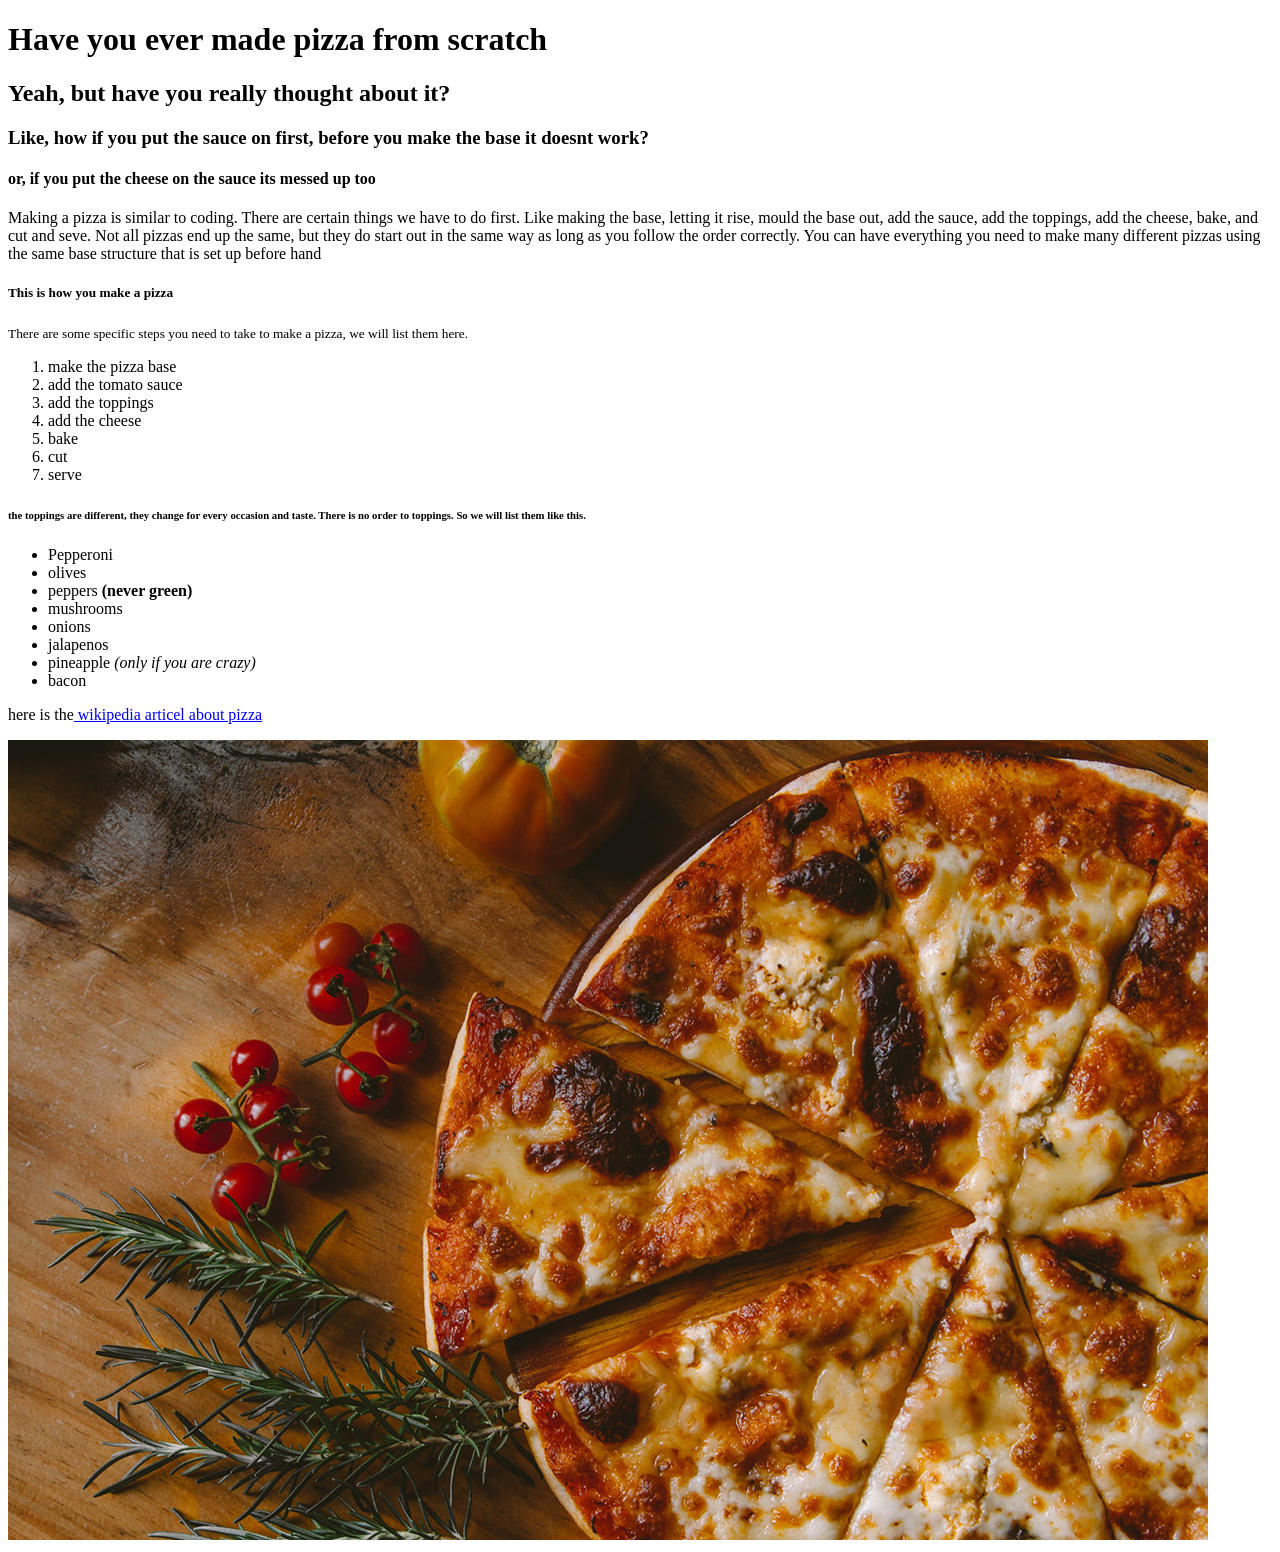
==== index.html @ 541f21d3 "Update index.html" ====
<!DOCTYPE html>
<html lang="en">
<head>
    <meta charset="UTF-8">
    <meta name="viewport" content="width=device-width, initial-scale=1.0">
    <link rel='stylesheet' href='styles.css'>
    <title>pizza party</title>
</head>
<body>
    <h1>Have you ever made pizza from scratch</h1>
    <h2>Yeah, but have you really thought about it?</h2>
    <h3>Like, how if you put the sauce on first, before you make the base it doesnt work?</h3>
    <h4>or, if you put the cheese on the sauce its messed up too</h4>
<p>Making a pizza is similar to coding. There are 
certain things we have to do first. Like making the base, 
letting it rise, mould the base out, add the sauce, add the toppings,
 add the cheese, bake, and cut and seve. Not all pizzas end up the same,
but they do start out in the same way as long as you follow the order
correctly. You can have everything you need to make many different
pizzas using the same base structure that is set up before hand</p>

<h5>This is how you make a pizza</h5>
<p><small>There are some specific steps you need to take to make a pizza, we
    will list them here.</small></p>

<ol>
    <li>make the pizza base </li>
    <li>add the tomato sauce</li>
    <li>add the toppings</li>
    <li>add the cheese</li>
    <li>bake</li>
    <li>cut</li>
    <li>serve</li>
</ol>

<h6>the toppings are different, they change for every occasion and taste.
    There is no order to toppings. So we will list them like this.
</h6>

<ul>
    <li>Pepperoni</li>
    <li>olives</li>
    <li>peppers <strong>(never green)</strong></li>
    <li>mushrooms</li>
    <li>onions </li>
    <li>jalapenos</li>
    <li>pineapple <em>(only if you are crazy)</em></li>
    <li>bacon</li>
</ul>

<p>here is the<a href="https://en.wikipedia.org/wiki/Pizza"> wikipedia articel about pizza</a></p>

<img src="images/pizza.jpg" alt="a picture of a pizza">
</body>
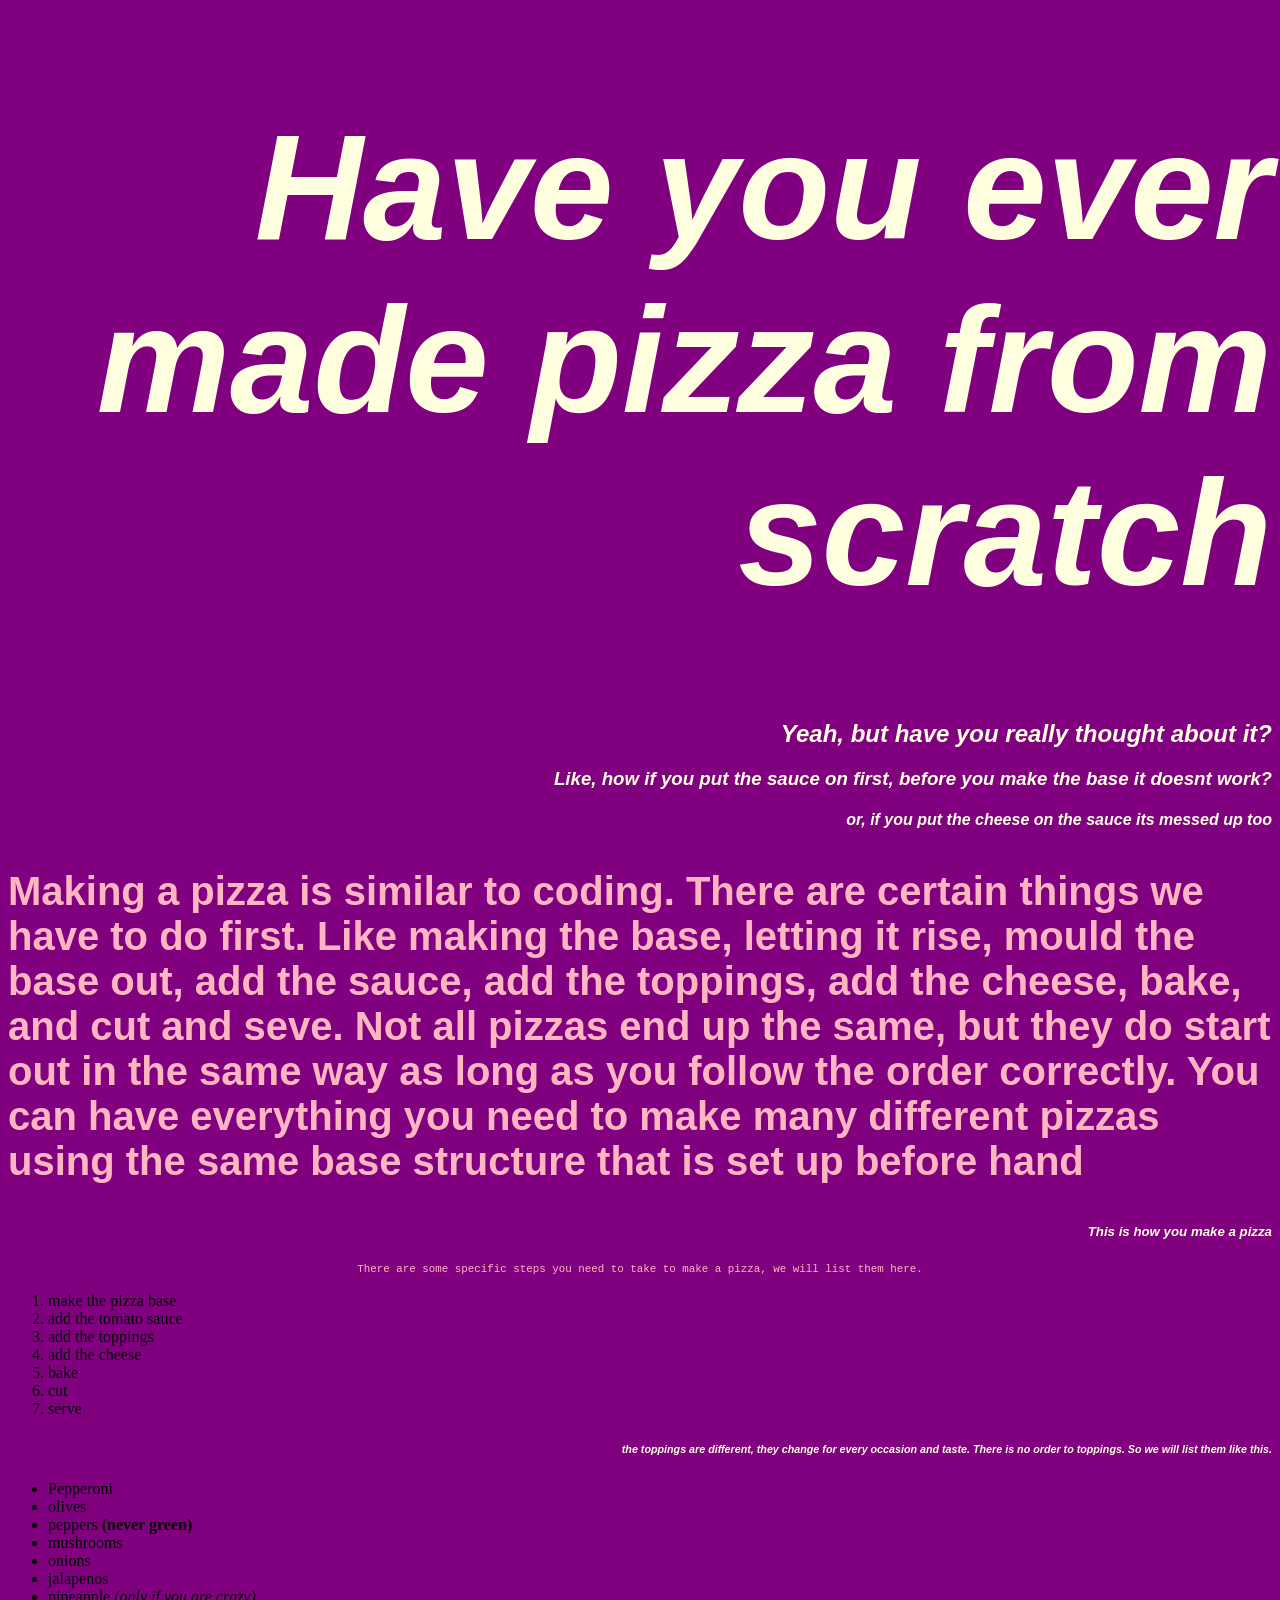
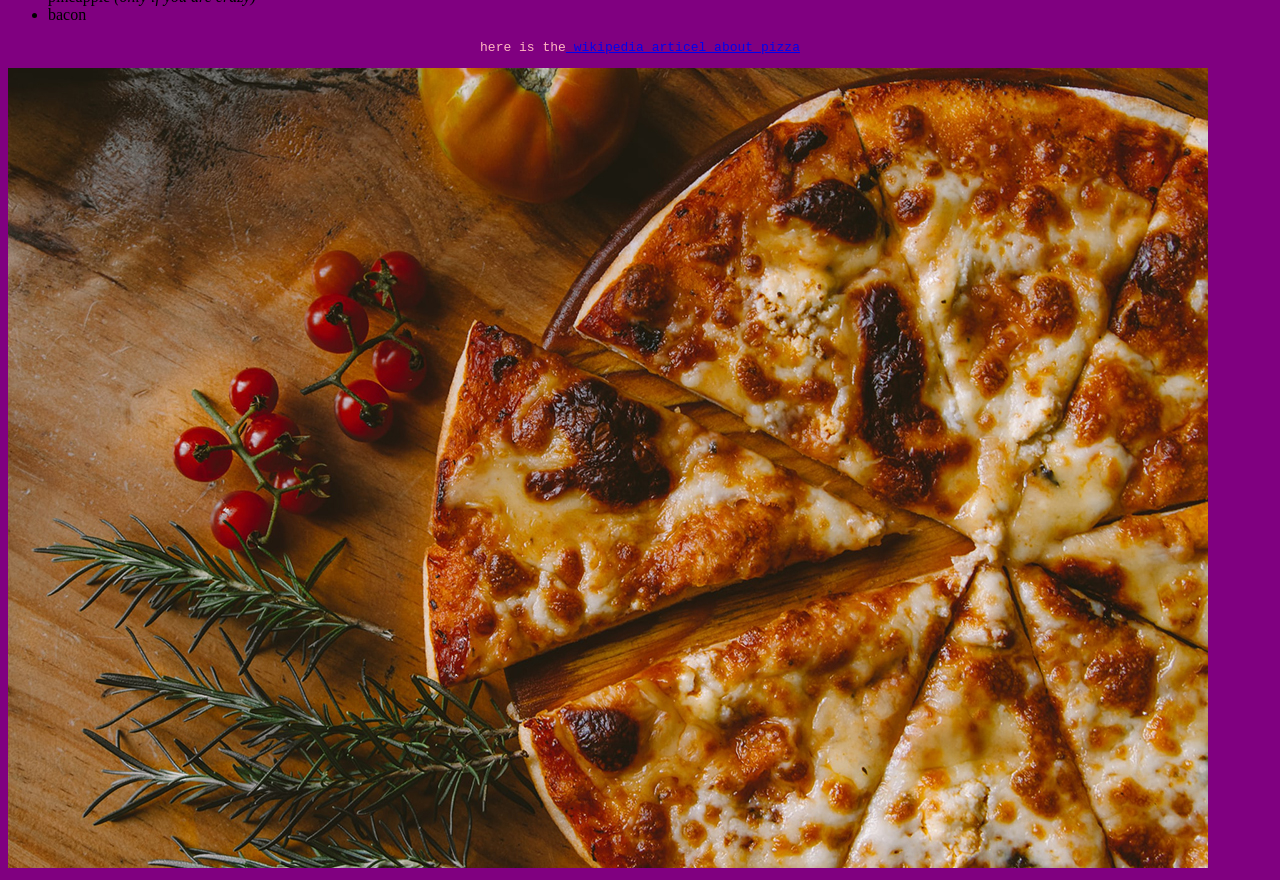
==== commit 52f617bd: "Update index.html" ====
--- a/index.html
+++ b/index.html
@@ -11,7 +11,7 @@
     <h2>Yeah, but have you really thought about it?</h2>
     <h3>Like, how if you put the sauce on first, before you make the base it doesnt work?</h3>
     <h4>or, if you put the cheese on the sauce its messed up too</h4>
-<p>Making a pizza is similar to coding. There are 
+<p class="special"> Making a pizza is similar to coding. There are 
 certain things we have to do first. Like making the base, 
 letting it rise, mould the base out, add the sauce, add the toppings,
  add the cheese, bake, and cut and seve. Not all pizzas end up the same,
--- a/styles.css
+++ b/styles.css
@@ -0,0 +1,30 @@
+body{
+    background-color: purple;
+}
+p{
+    font-family: monospace;
+  text-align: center;
+  color: lightpink
+}
+
+h1{
+    font-family: Impact, Haettenschweiler, 'Arial Narrow Bold', sans-serif;
+    font-size: 150px;
+    color: white;
+    font-style: normal;
+}
+h2{
+    color: black;
+}
+h1,h2,h3,h4,h5,h6 {
+    font-family: Verdana, Geneva, Tahoma, sans-serif;
+    color: lightyellow;
+    font-style: italic;
+    text-align: right;
+}
+.special {
+    font-family:'Gill Sans', 'Gill Sans MT', Calibri, 'Trebuchet MS', sans-serif;
+    font-weight: bold;
+    font-size: 40px;
+    text-align: left;
+}
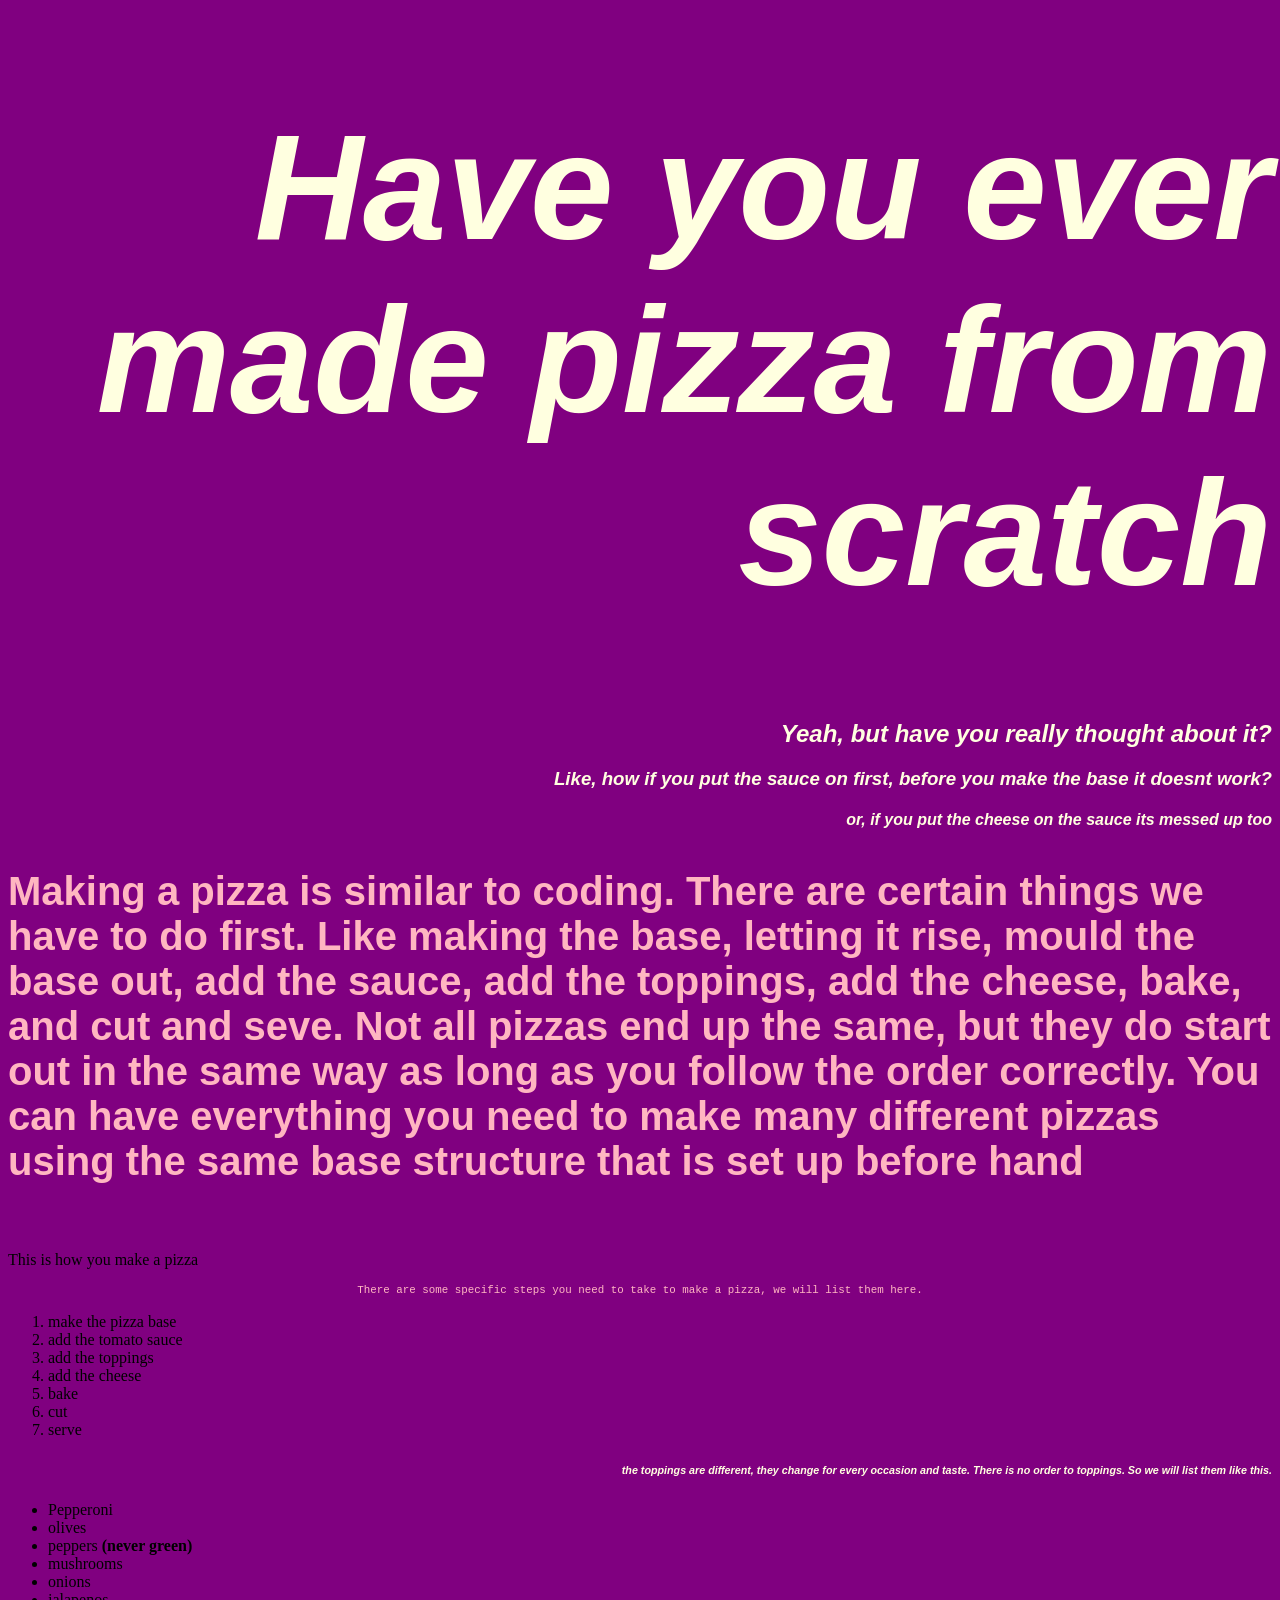
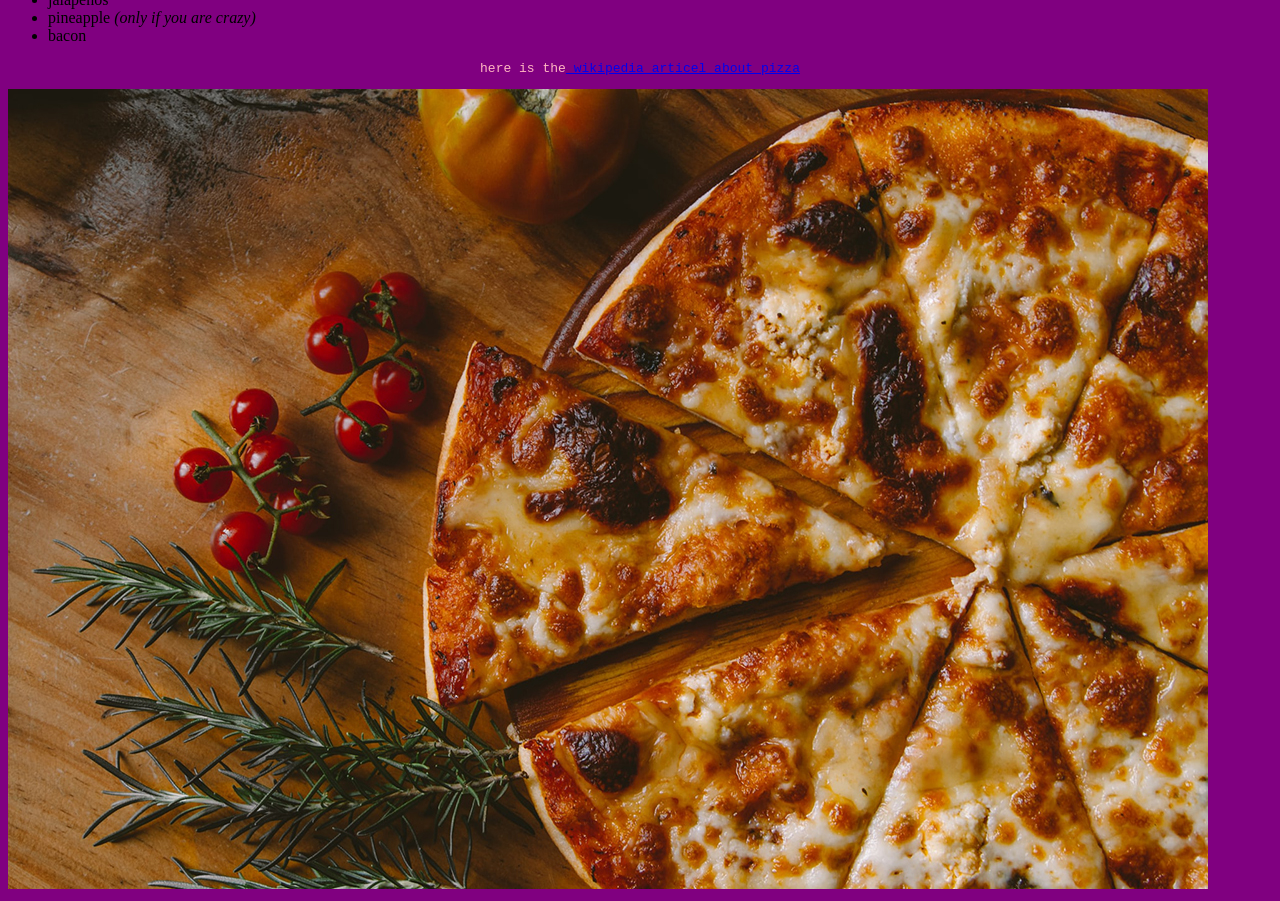
==== commit d27aa4cd: "Update index.html" ====
--- a/index.html
+++ b/index.html
@@ -19,7 +19,7 @@
 correctly. You can have everything you need to make many different
 pizzas using the same base structure that is set up before hand</p>
 
-<h5>This is how you make a pizza</h5>
+<h5 class="special"> </h5>This is how you make a pizza</h5>
 <p><small>There are some specific steps you need to take to make a pizza, we
     will list them here.</small></p>
 
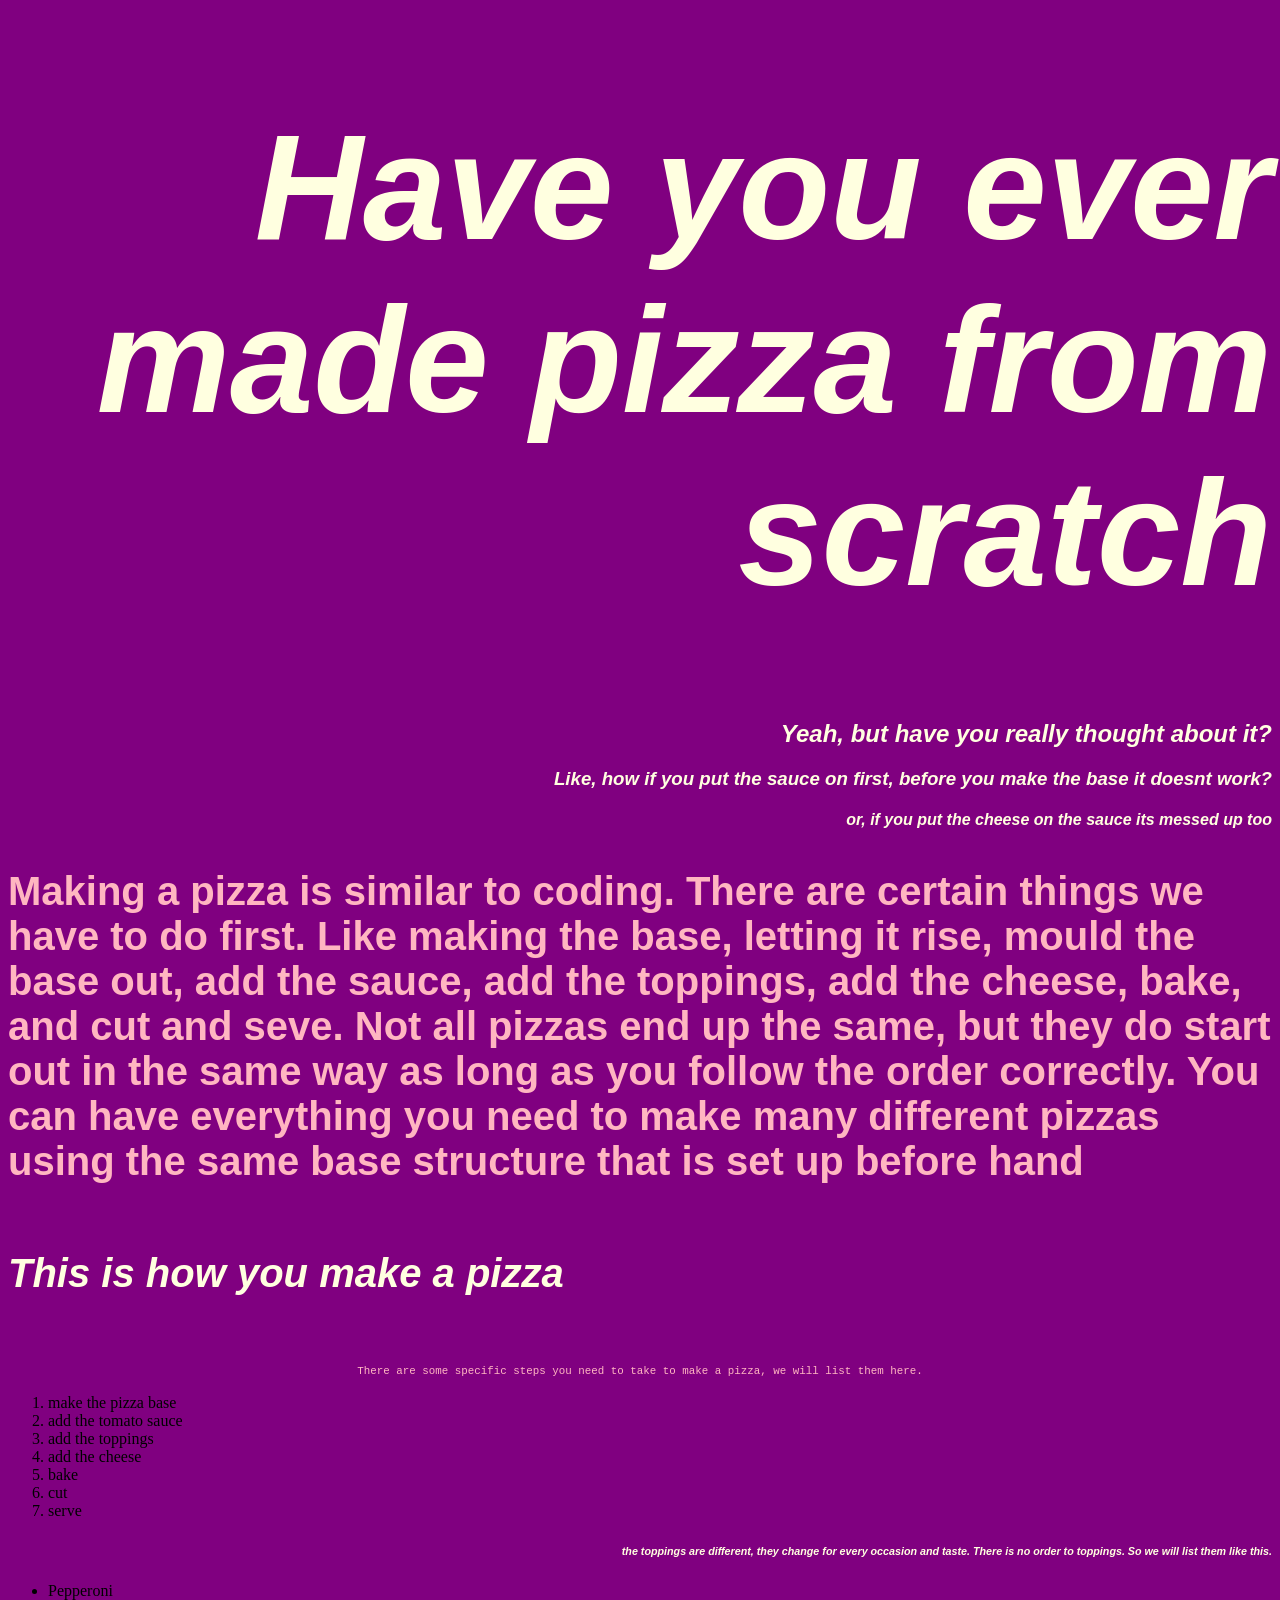
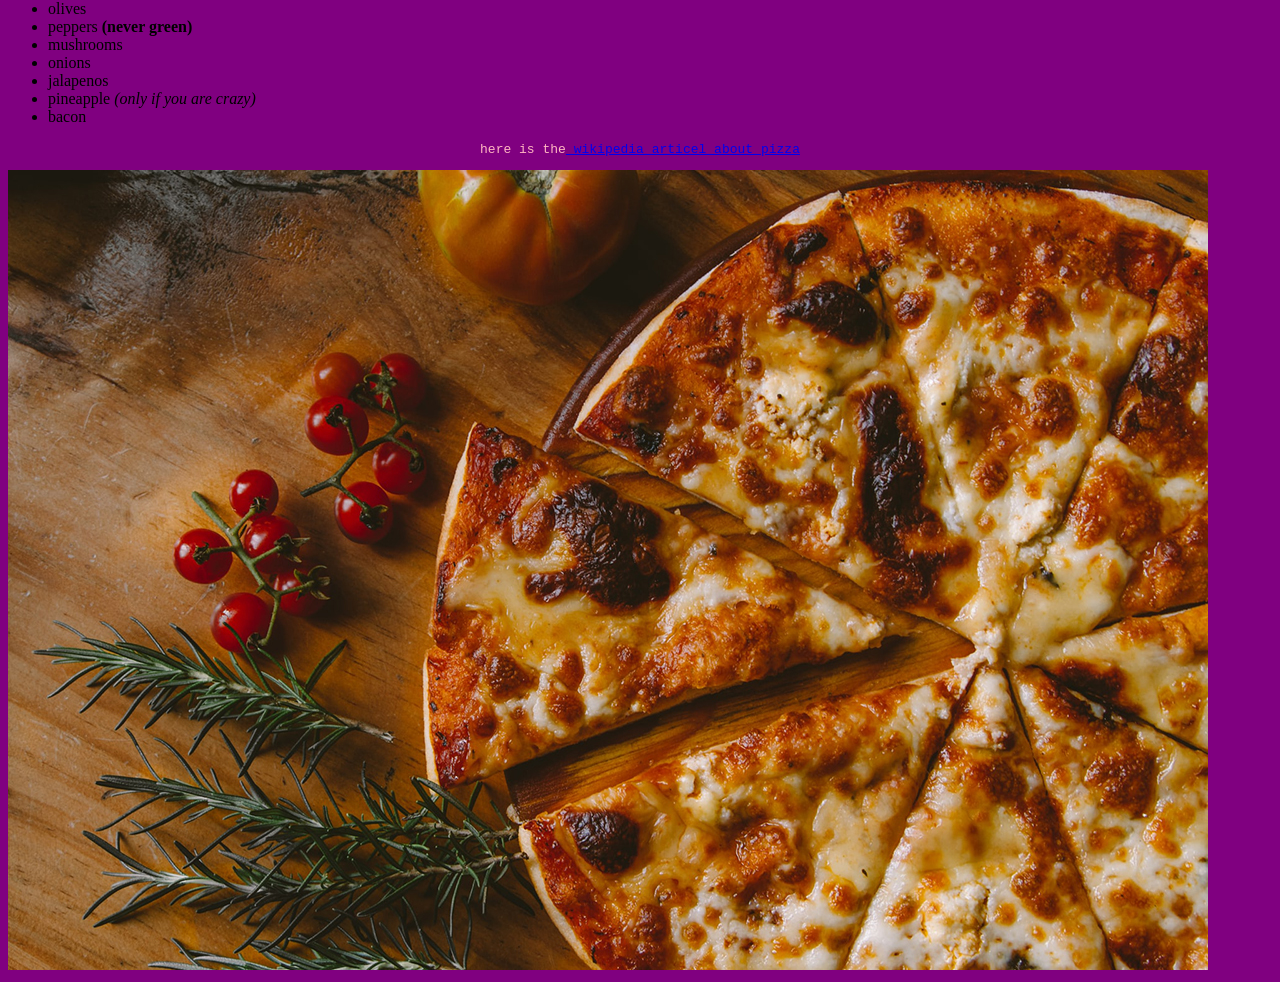
==== commit 2d33d28a: "Update index.html" ====
--- a/index.html
+++ b/index.html
@@ -19,7 +19,7 @@
 correctly. You can have everything you need to make many different
 pizzas using the same base structure that is set up before hand</p>
 
-<h5 class="special"> </h5>This is how you make a pizza</h5>
+<h5 class="special"> This is how you make a pizza</h5>
 <p><small>There are some specific steps you need to take to make a pizza, we
     will list them here.</small></p>
 
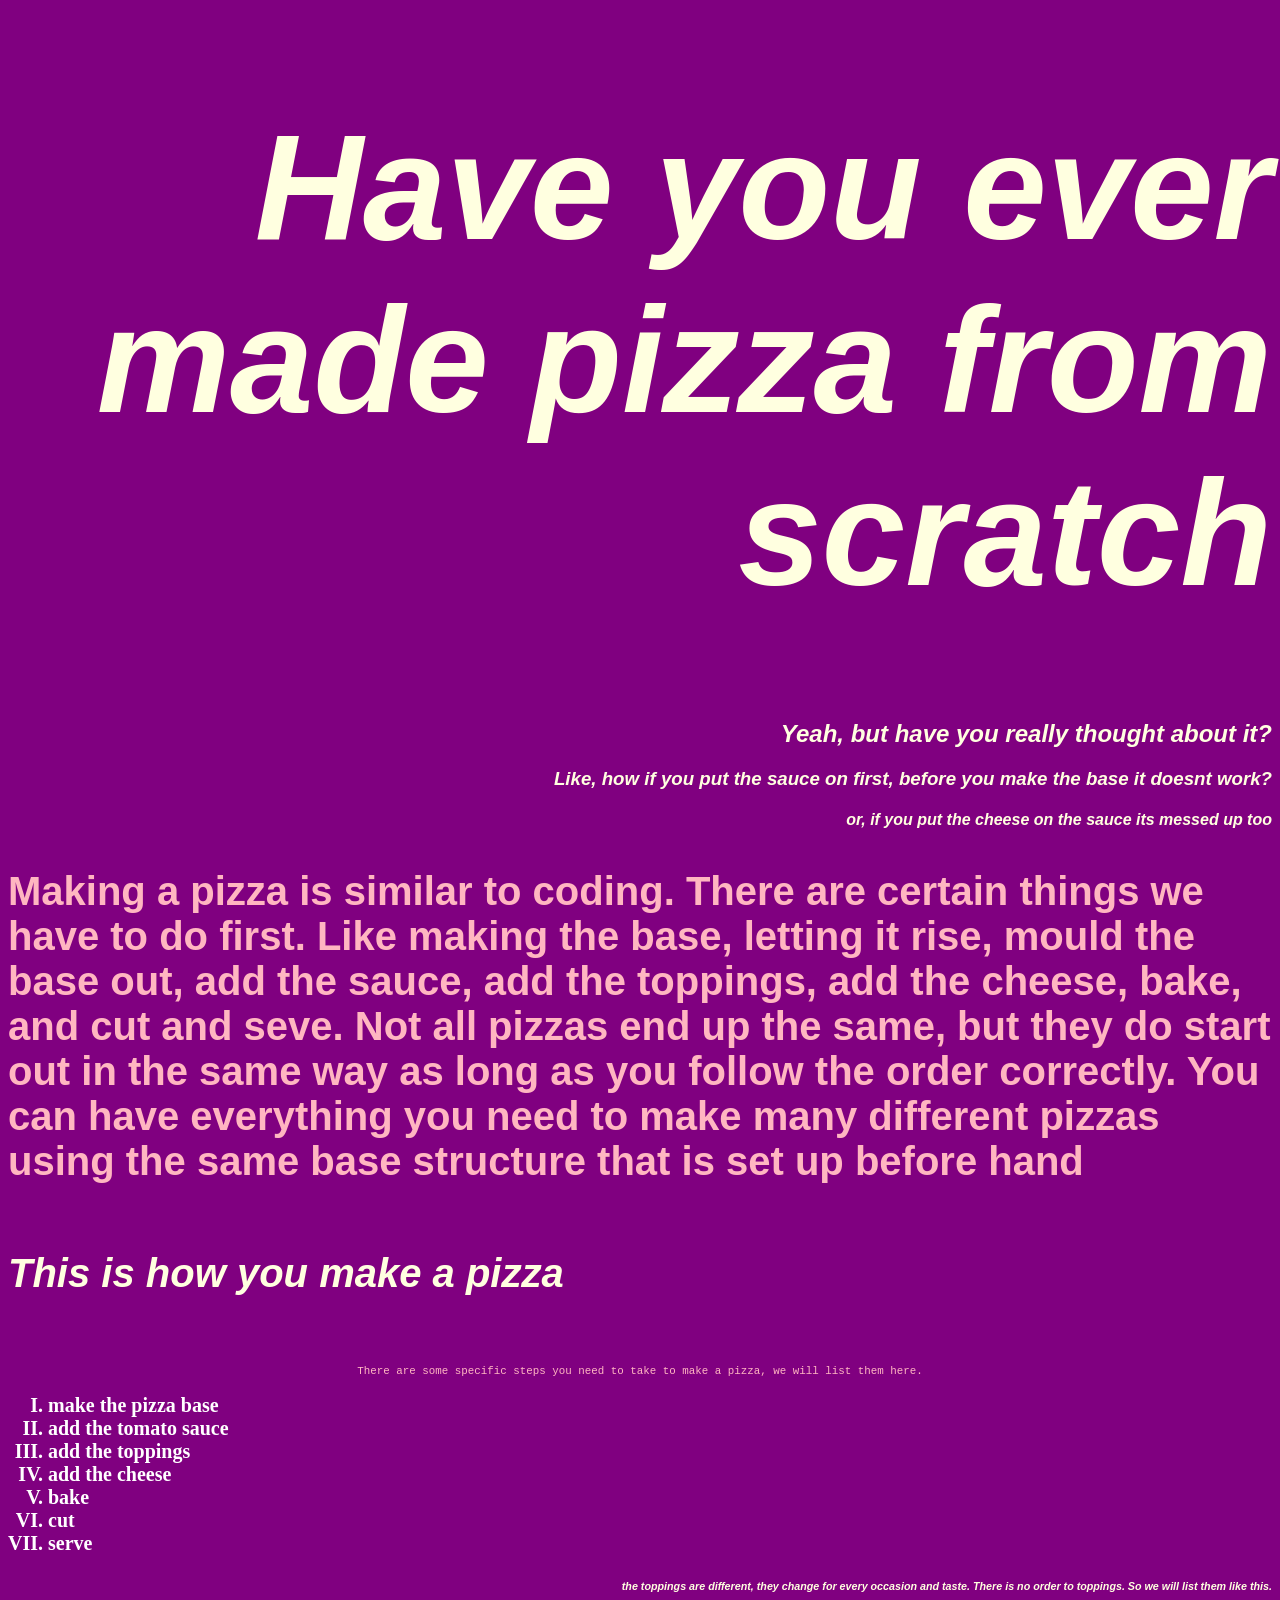
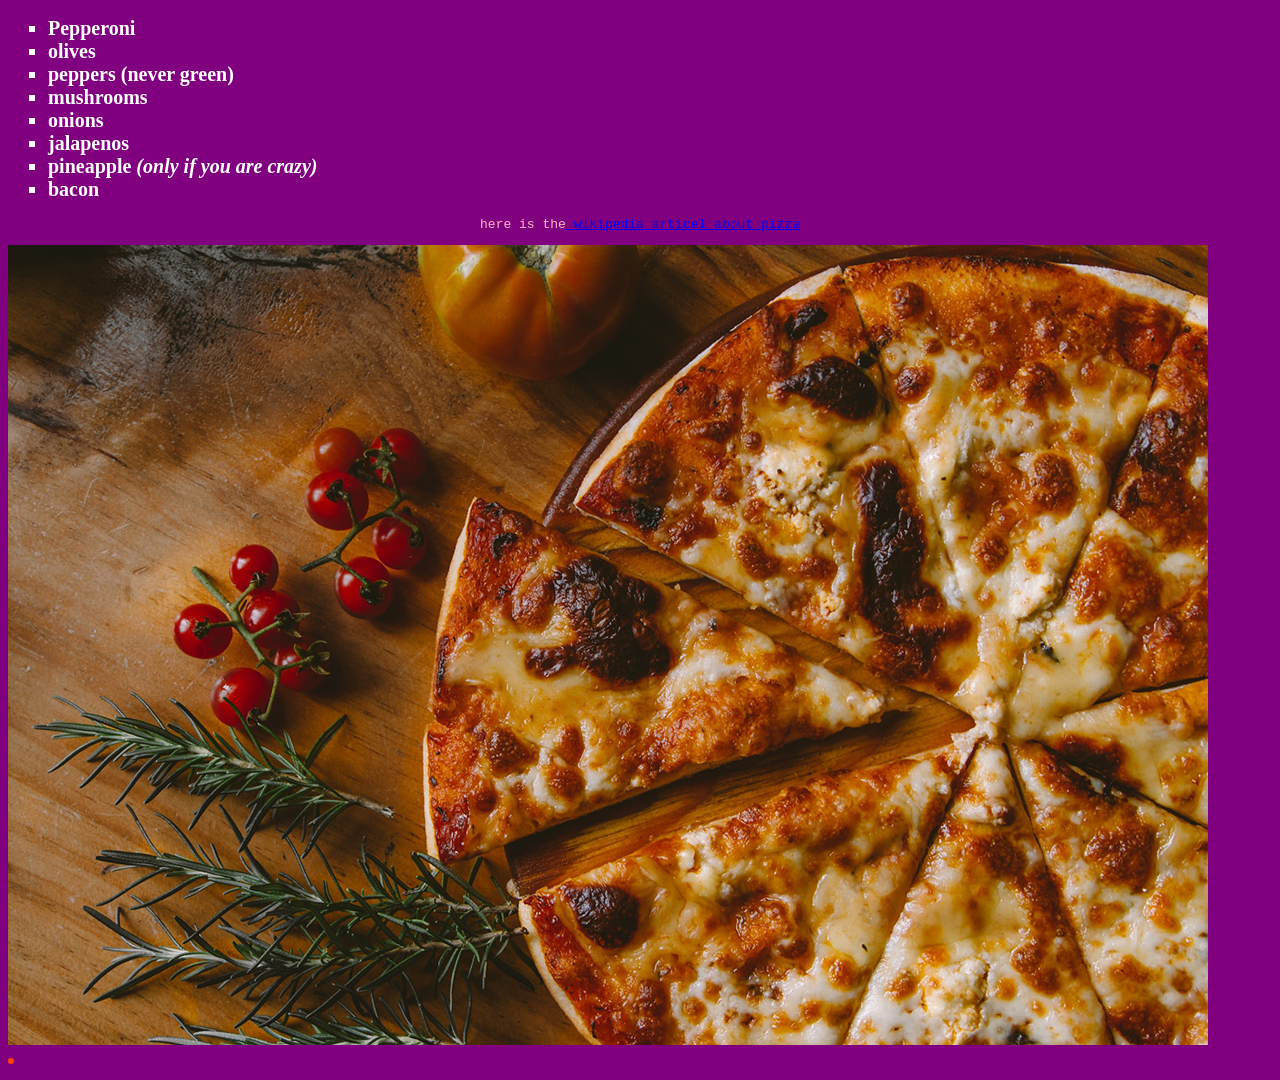
==== commit 5033f5e4: "list" ====
--- a/index.html
+++ b/index.html
@@ -51,4 +51,5 @@
 <p>here is the<a href="https://en.wikipedia.org/wiki/Pizza"> wikipedia articel about pizza</a></p>
 
 <img src="images/pizza.jpg" alt="a picture of a pizza">
+<li class="fave">
 </body>
--- a/styles.css
+++ b/styles.css
@@ -27,4 +27,18 @@
     font-weight: bold;
     font-size: 40px;
     text-align: left;
+}
+ul {
+    list-style-type: square;
+}
+ol{
+    list-style-type: upper-roman;
+}
+li{
+    color: white;
+    font-size: 20px;
+    font-weight: bold;
+}
+.fave{
+    color:orangered
 }
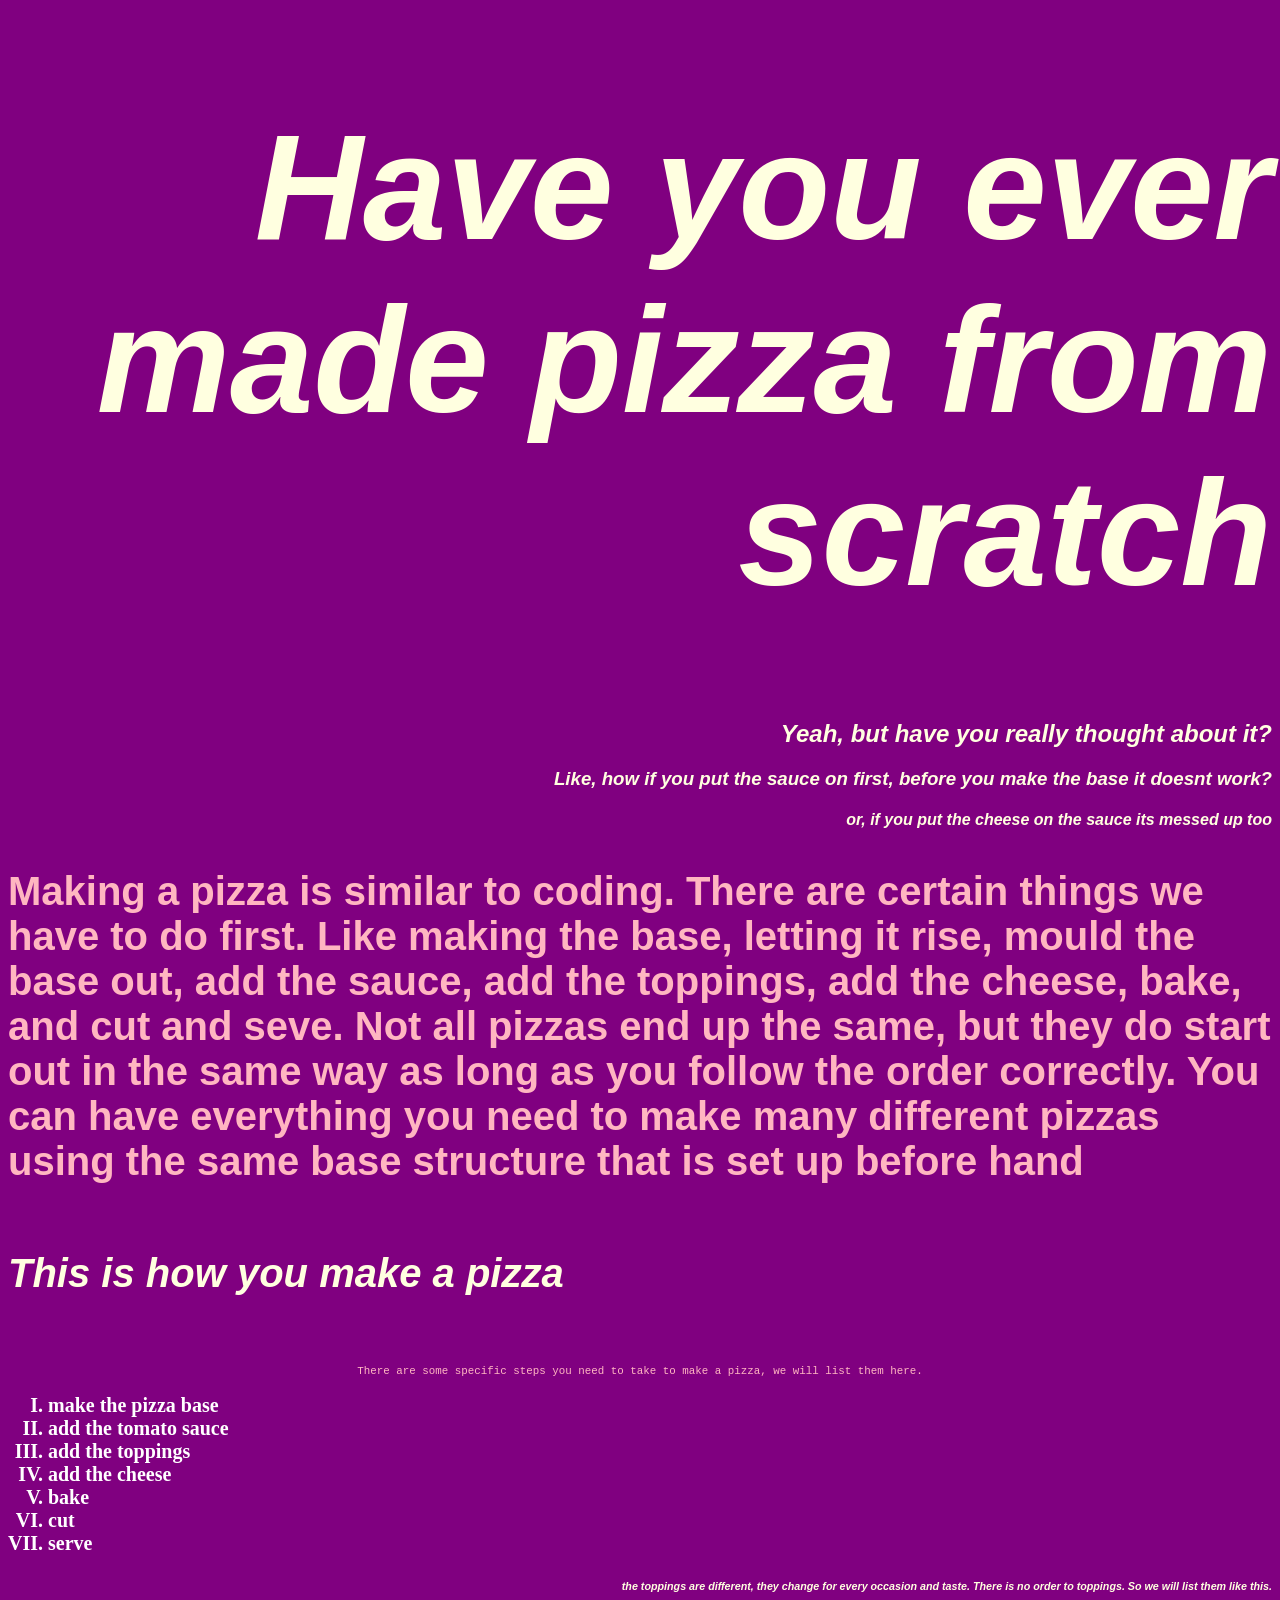
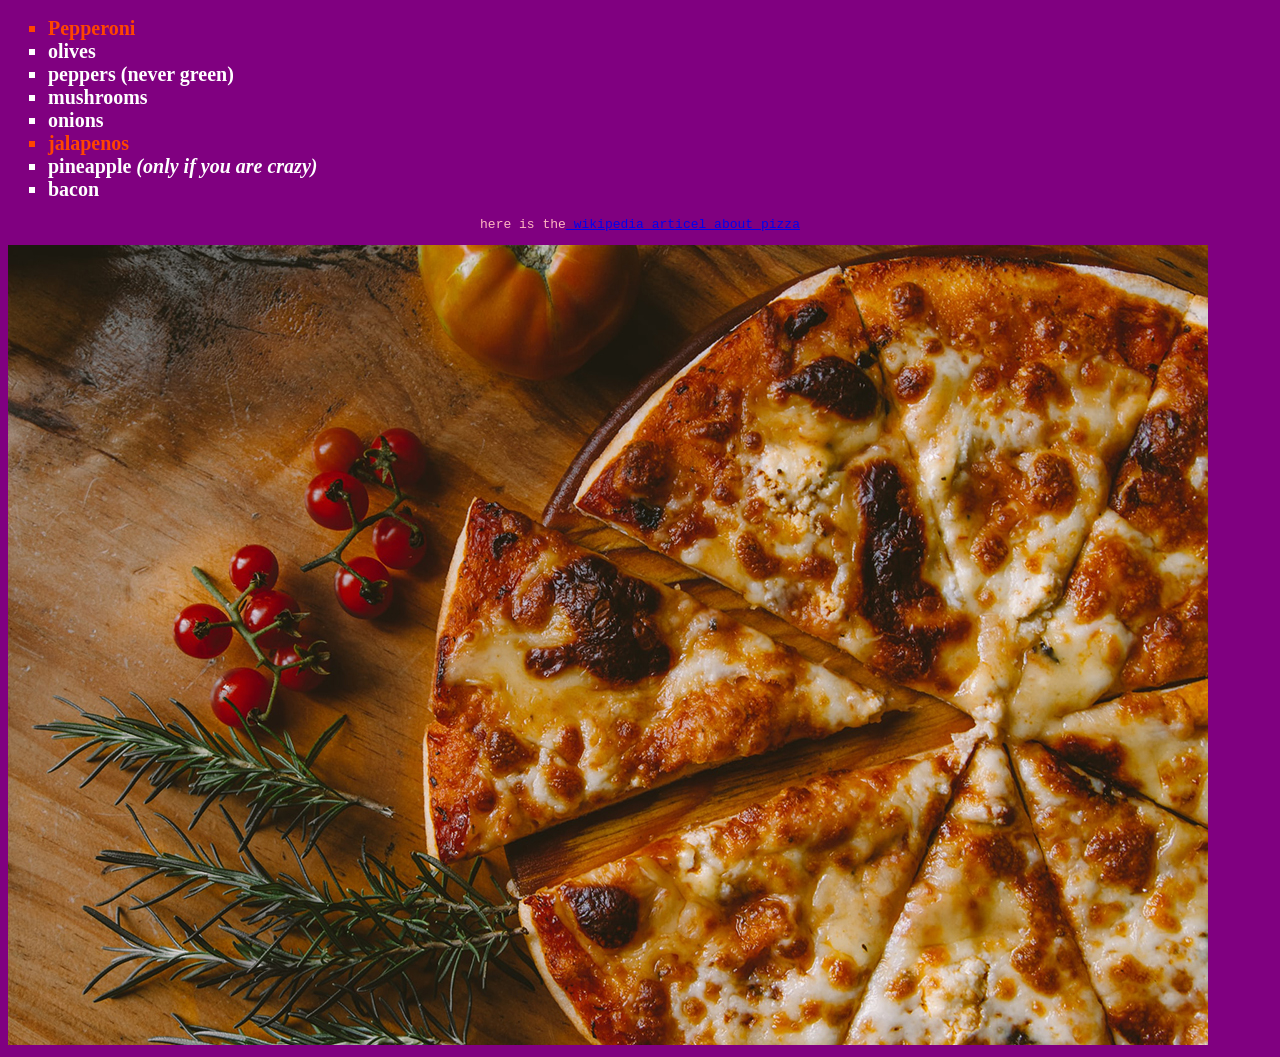
==== commit 1380c910: "Update index.html" ====
--- a/index.html
+++ b/index.html
@@ -38,12 +38,12 @@
 </h6>
 
 <ul>
-    <li>Pepperoni</li>
+    <li class="fave">Pepperoni</li>
     <li>olives</li>
     <li>peppers <strong>(never green)</strong></li>
     <li>mushrooms</li>
     <li>onions </li>
-    <li>jalapenos</li>
+    <li class="fave">jalapenos</li>
     <li>pineapple <em>(only if you are crazy)</em></li>
     <li>bacon</li>
 </ul>
@@ -51,5 +51,4 @@
 <p>here is the<a href="https://en.wikipedia.org/wiki/Pizza"> wikipedia articel about pizza</a></p>
 
 <img src="images/pizza.jpg" alt="a picture of a pizza">
-<li class="fave">
 </body>
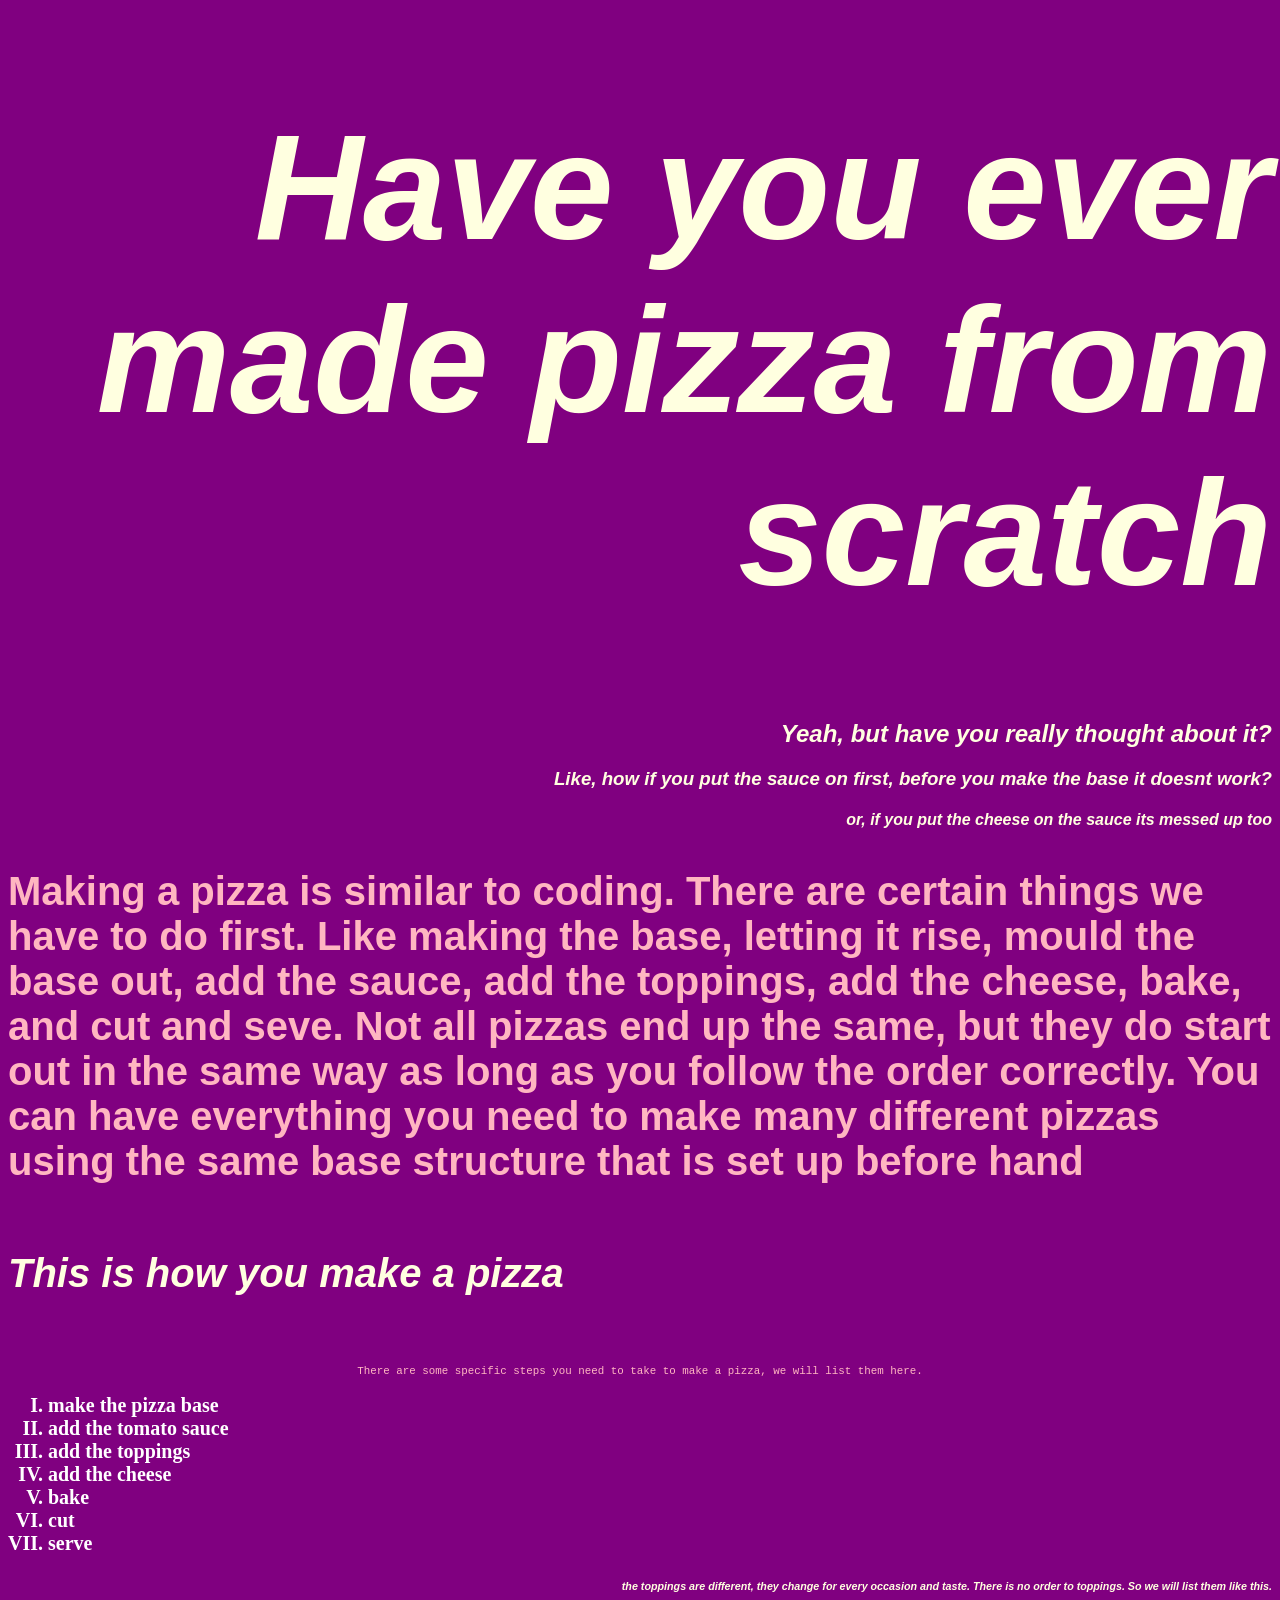
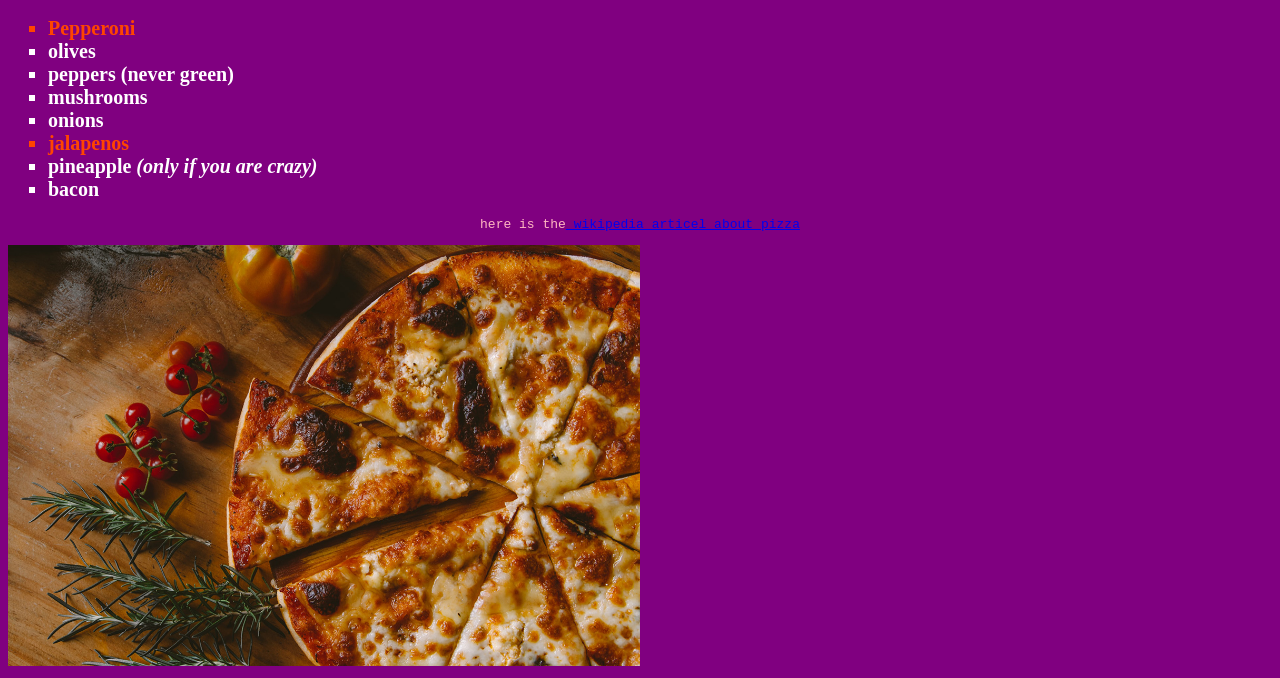
==== commit 3a05b0f4: "change size of pizza" ====
--- a/index.html
+++ b/index.html
@@ -50,5 +50,5 @@
 
 <p>here is the<a href="https://en.wikipedia.org/wiki/Pizza"> wikipedia articel about pizza</a></p>
 
-<img src="images/pizza.jpg" alt="a picture of a pizza">
+<img class="pizza" src="images/pizza.jpg" alt="a picture of a pizza">
 </body>
--- a/styles.css
+++ b/styles.css
@@ -41,4 +41,7 @@
 }
 .fave{
     color:orangered
+}
+.pizza{
+    width:50% ;
 }
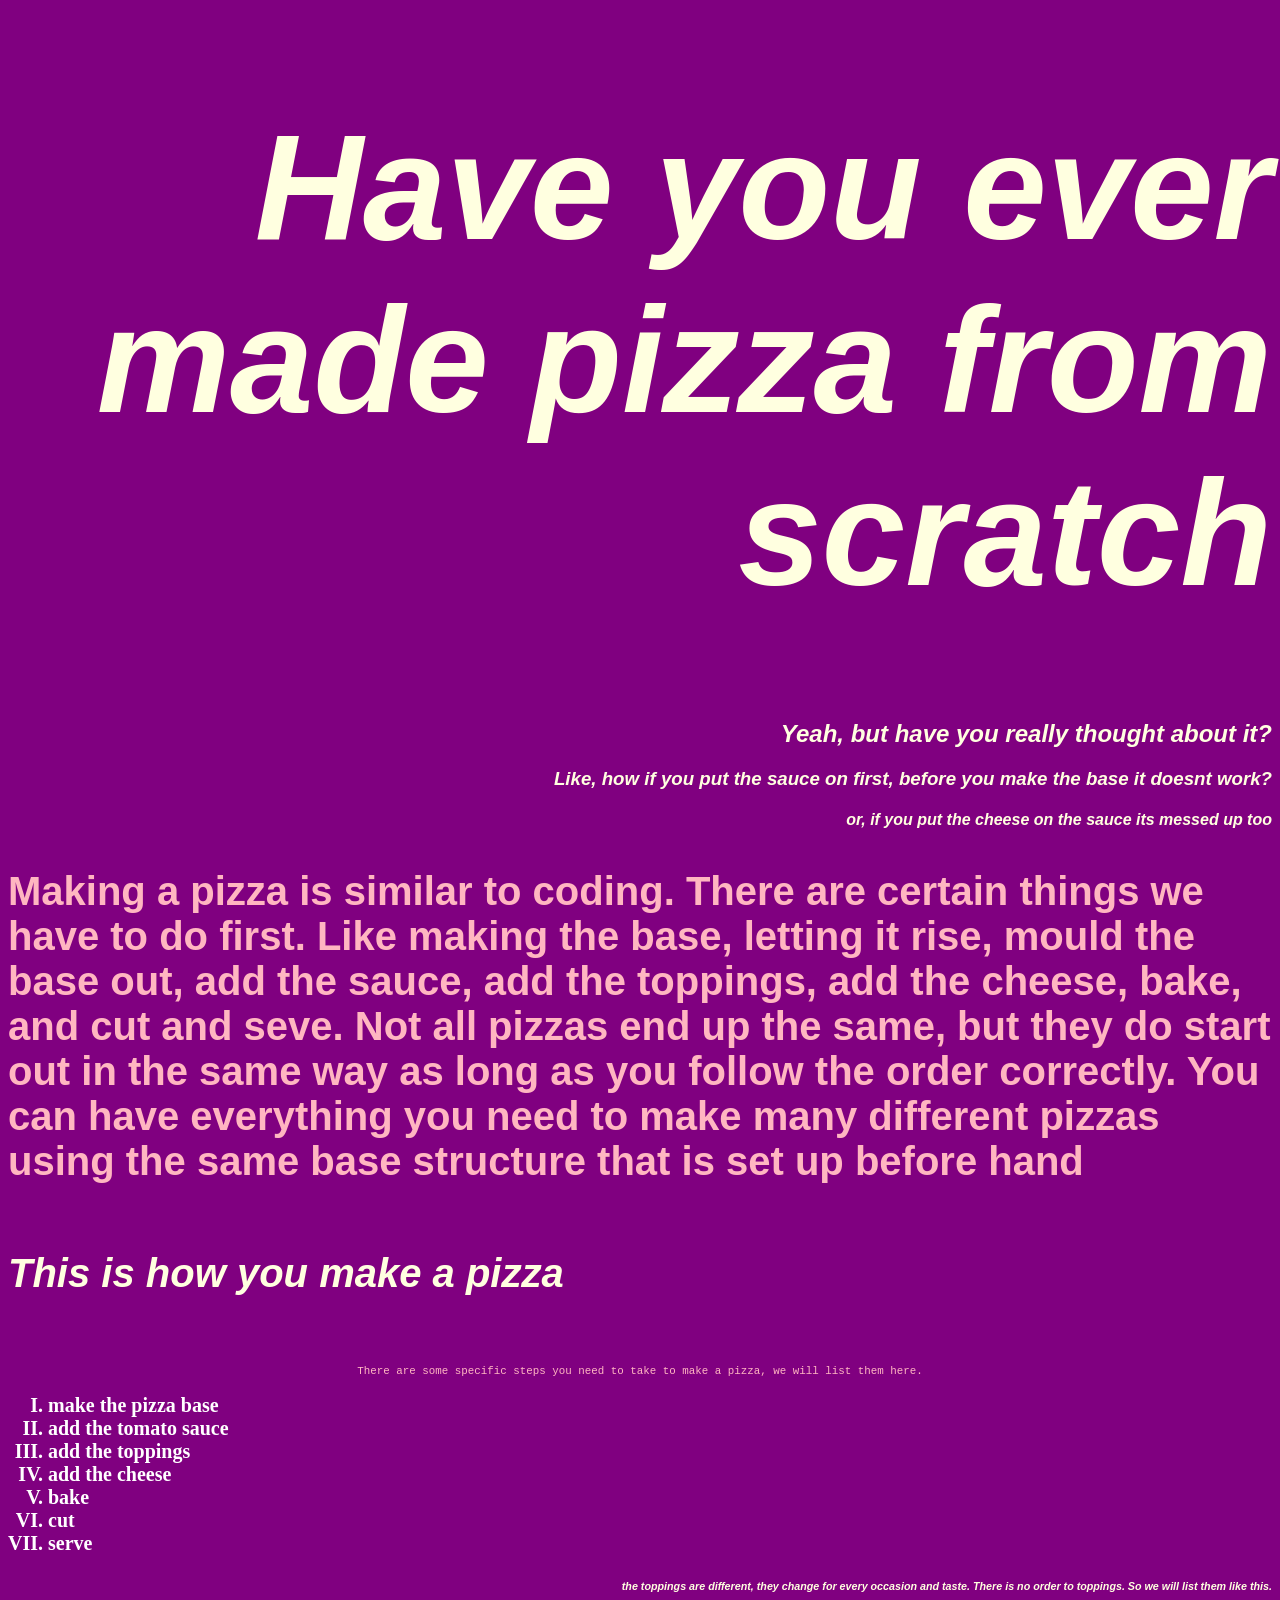
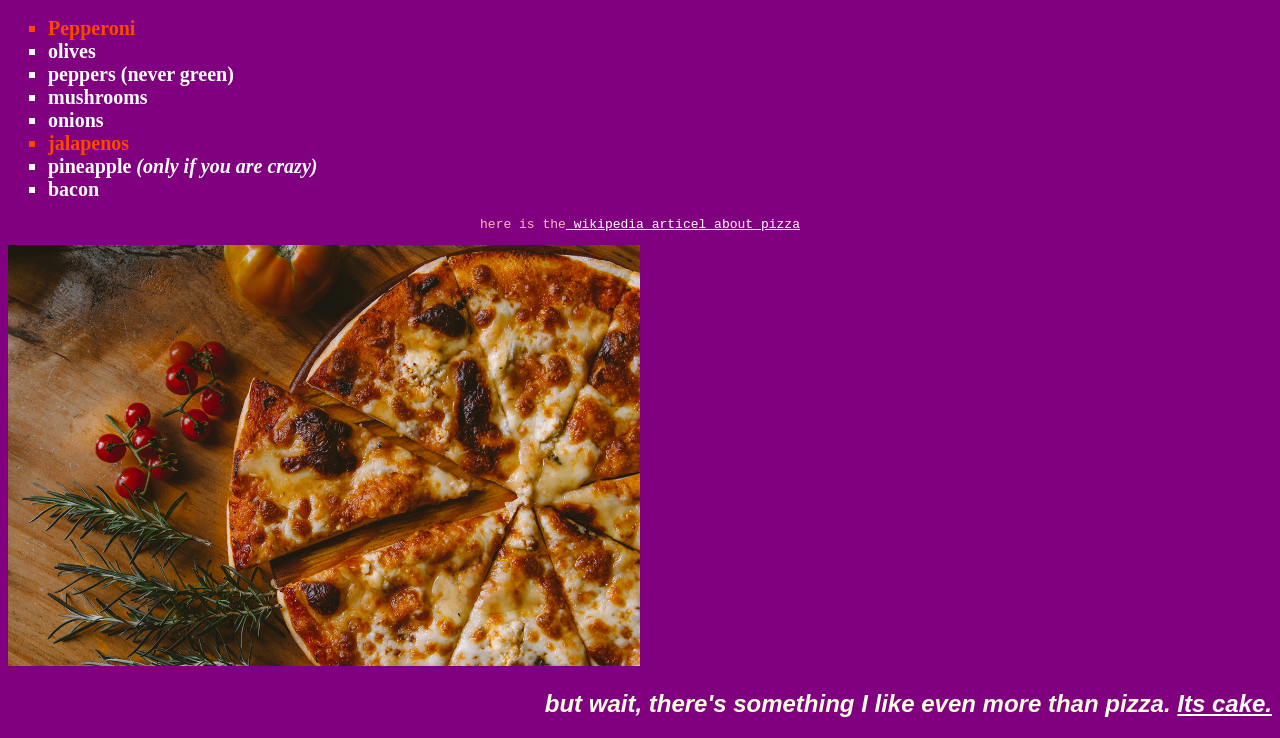
==== commit 609698e0: "cake" ====
--- a/index.html
+++ b/index.html
@@ -51,4 +51,6 @@
 <p>here is the<a href="https://en.wikipedia.org/wiki/Pizza"> wikipedia articel about pizza</a></p>
 
 <img class="pizza" src="images/pizza.jpg" alt="a picture of a pizza">
+<h2> but wait, there's something I like even more than pizza.
+    <a href="cake.html" target="_blank"> Its cake.</a></h2>
 </body>
--- a/styles.css
+++ b/styles.css
@@ -44,4 +44,7 @@
 }
 .pizza{
     width:50% ;
+}
+a{
+    color:white;
 }
